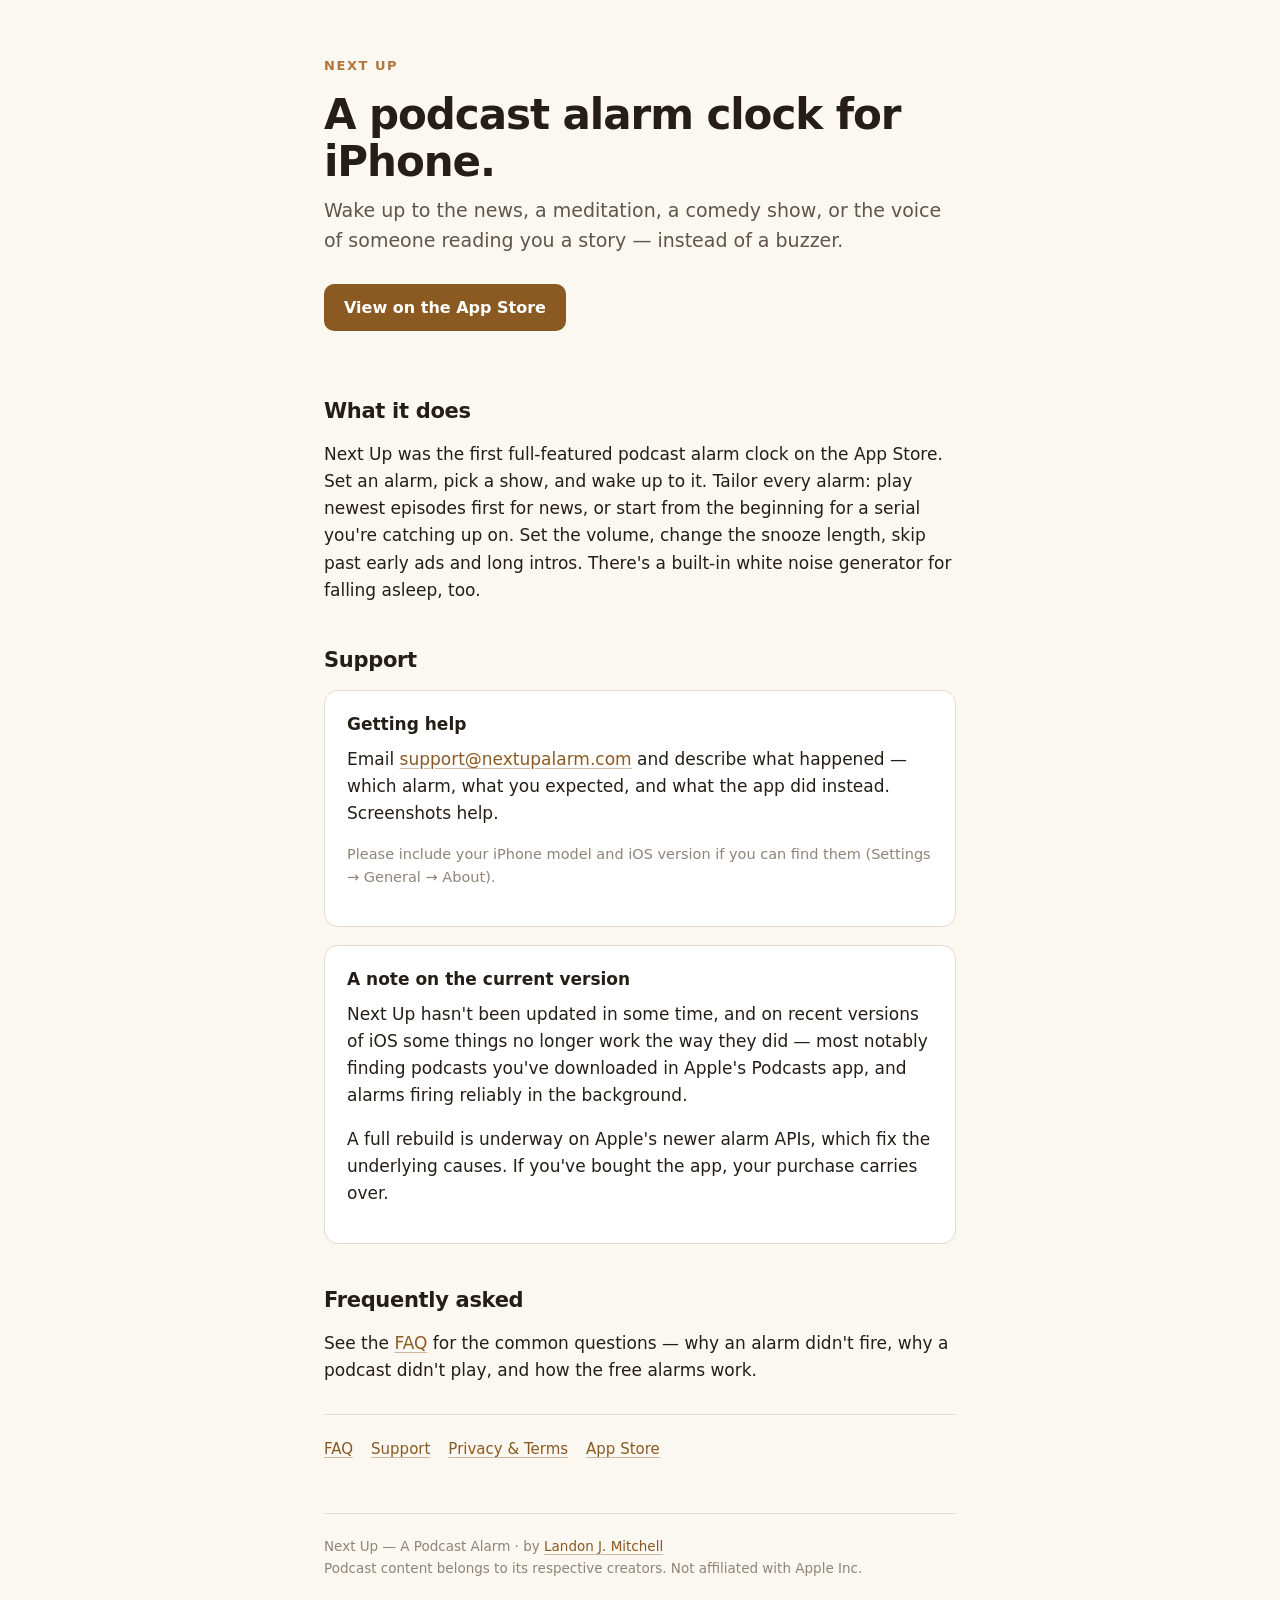
==== index.html @ b0164cc0 "Next Up site: landing, privacy policy, FAQ, support Privacy policy and terms recovered verbatim from" ====
<!doctype html>
<html lang="en">
<head>
<meta charset="utf-8">
<meta name="viewport" content="width=device-width,initial-scale=1">
<title>Next Up — A Podcast Alarm</title>
<meta name="description" content="Next Up is a podcast alarm clock for iPhone. Wake up to the news, a meditation, a comedy show, or a story — instead of a buzzer.">
<link rel="stylesheet" href="/_style.css">
</head>
<body>
<div class="wrap">

<header>
  <div class="mark">Next Up</div>
  <h1>A podcast alarm clock for iPhone.</h1>
  <p class="tag">Wake up to the news, a meditation, a comedy show, or the voice of someone reading you a story — instead of a buzzer.</p>
  <p><a class="btn" href="https://apps.apple.com/us/app/next-up-a-podcast-alarm/id1472608295">View on the App&nbsp;Store</a></p>
</header>

<h2>What it does</h2>
<p>Next Up was the first full-featured podcast alarm clock on the App Store. Set an alarm, pick a show, and wake up to it. Tailor every alarm: play newest episodes first for news, or start from the beginning for a serial you're catching up on. Set the volume, change the snooze length, skip past early ads and long intros. There's a built-in white noise generator for falling asleep, too.</p>

<h2>Support</h2>
<div class="card">
  <h3>Getting help</h3>
  <p>Email <a href="mailto:support@nextupalarm.com">support@nextupalarm.com</a> and describe what happened — which alarm, what you expected, and what the app did instead. Screenshots help.</p>
  <p class="muted">Please include your iPhone model and iOS version if you can find them (Settings → General → About).</p>
</div>

<!-- EDIT ME: status note. Delete this card, or replace with whatever you want users to know. -->
<div class="card">
  <h3>A note on the current version</h3>
  <p>Next Up hasn't been updated in some time, and on recent versions of iOS some things no longer work the way they did — most notably finding podcasts you've downloaded in Apple's Podcasts app, and alarms firing reliably in the background.</p>
  <p>A full rebuild is underway on Apple's newer alarm APIs, which fix the underlying causes. If you've bought the app, your purchase carries over.</p>
</div>

<h2>Frequently asked</h2>
<p>See the <a href="/faq/">FAQ</a> for the common questions — why an alarm didn't fire, why a podcast didn't play, and how the free alarms work.</p>

<nav>
  <a href="/faq/">FAQ</a>
  <a href="/support/">Support</a>
  <a href="/privacy-policy/">Privacy &amp; Terms</a>
  <a href="https://apps.apple.com/us/app/next-up-a-podcast-alarm/id1472608295">App Store</a>
</nav>

<footer>
  Next Up — A Podcast Alarm · by <a href="https://landonjmitchell.com">Landon&nbsp;J.&nbsp;Mitchell</a><br>
  Podcast content belongs to its respective creators. Not affiliated with Apple Inc.
</footer>

</div>
</body>
</html>
---- _style.css ----
/* Next Up — shared styles. Palette taken from the app's own source. */
:root{
  --ground:#141210; --surface:#1C1917; --line:#332C26;
  --ink:#F2EBE3; --dim:#A79C90; --faint:#6E6459;
  --peach:#FFD5A9; --amber:#E8A660; --salmon:#FF7265;
  --sans:-apple-system,BlinkMacSystemFont,"SF Pro Text","Segoe UI",system-ui,sans-serif;
}
@media (prefers-color-scheme:light){
  :root{--ground:#FBF7F1;--surface:#FFF;--line:#E4DACB;
  --ink:#241E17;--dim:#5F554A;--faint:#8F8478;--peach:#8A5A22;--amber:#B4753A;--salmon:#C4432F}
}
*{box-sizing:border-box}
body{margin:0;background:var(--ground);color:var(--ink);font-family:var(--sans);
  font-size:17px;line-height:1.6;-webkit-font-smoothing:antialiased}
.wrap{max-width:680px;margin:0 auto;padding:0 24px 80px}
header{padding:56px 0 8px}
.mark{font-size:13px;letter-spacing:.12em;text-transform:uppercase;color:var(--amber);font-weight:640}
h1{font-size:clamp(30px,6vw,42px);line-height:1.12;letter-spacing:-.025em;margin:14px 0 10px;font-weight:700}
h2{font-size:21px;letter-spacing:-.015em;margin:40px 0 12px;font-weight:660}
h3{font-size:17px;margin:26px 0 8px;font-weight:640}
.tag{color:var(--dim);font-size:19px;margin:0 0 28px}
p{margin:0 0 16px}
a{color:var(--peach);text-decoration-color:color-mix(in srgb,var(--peach) 40%,transparent);
  text-underline-offset:3px}
a:hover{text-decoration-color:var(--peach)}
ul{padding-left:20px;margin:0 0 16px}
li{margin-bottom:7px}
.card{background:var(--surface);border:1px solid var(--line);border-radius:14px;padding:20px 22px;margin:0 0 18px}
.card h3{margin-top:0}
.btn{display:inline-block;background:var(--peach);color:var(--ground);text-decoration:none;
  font-weight:640;padding:11px 20px;border-radius:10px;font-size:16px}
.btn:hover{background:var(--amber)}
@media (prefers-color-scheme:light){.btn{color:#fff}}
.muted{color:var(--faint);font-size:14.5px}
nav{margin:30px 0 0;padding-top:22px;border-top:1px solid var(--line);
  display:flex;gap:18px;flex-wrap:wrap;font-size:15px}
footer{margin-top:52px;padding-top:22px;border-top:1px solid var(--line);
  color:var(--faint);font-size:13.5px}
.legal h2{font-size:19px;margin-top:34px}
.legal p,.legal li{font-size:15.5px;color:var(--dim)}
.legal strong{color:var(--ink)}
.eff{font-size:14px;color:var(--faint);font-style:italic;margin-top:26px}
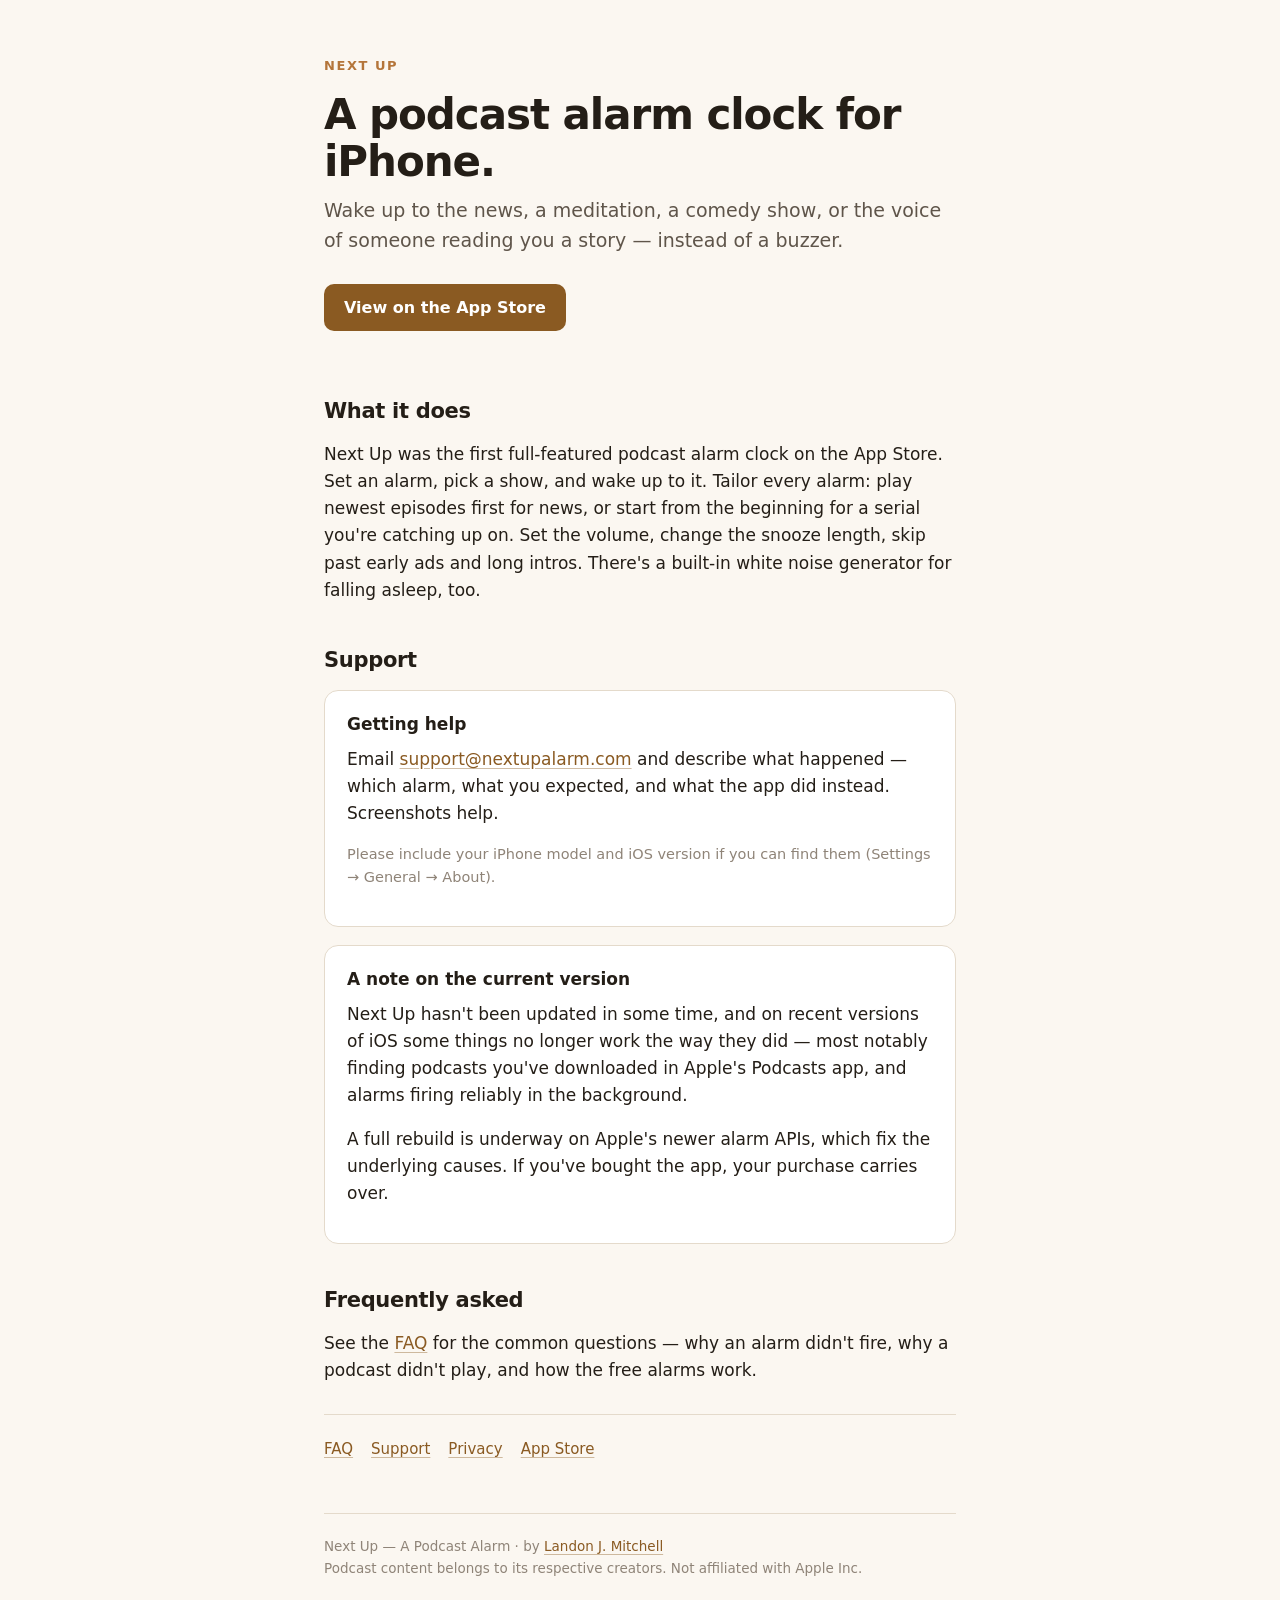
==== commit 9ae912a7: "Privacy policy for Next Up 3.0, effective November 1, 2026; the 2019 Terms dropped The 3.0 policy (n" ====
--- a/index.html
+++ b/index.html
@@ -40,7 +40,7 @@
 <nav>
   <a href="/faq/">FAQ</a>
   <a href="/support/">Support</a>
-  <a href="/privacy-policy/">Privacy &amp; Terms</a>
+  <a href="/privacy-policy/">Privacy</a>
   <a href="https://apps.apple.com/us/app/next-up-a-podcast-alarm/id1472608295">App Store</a>
 </nav>
 
